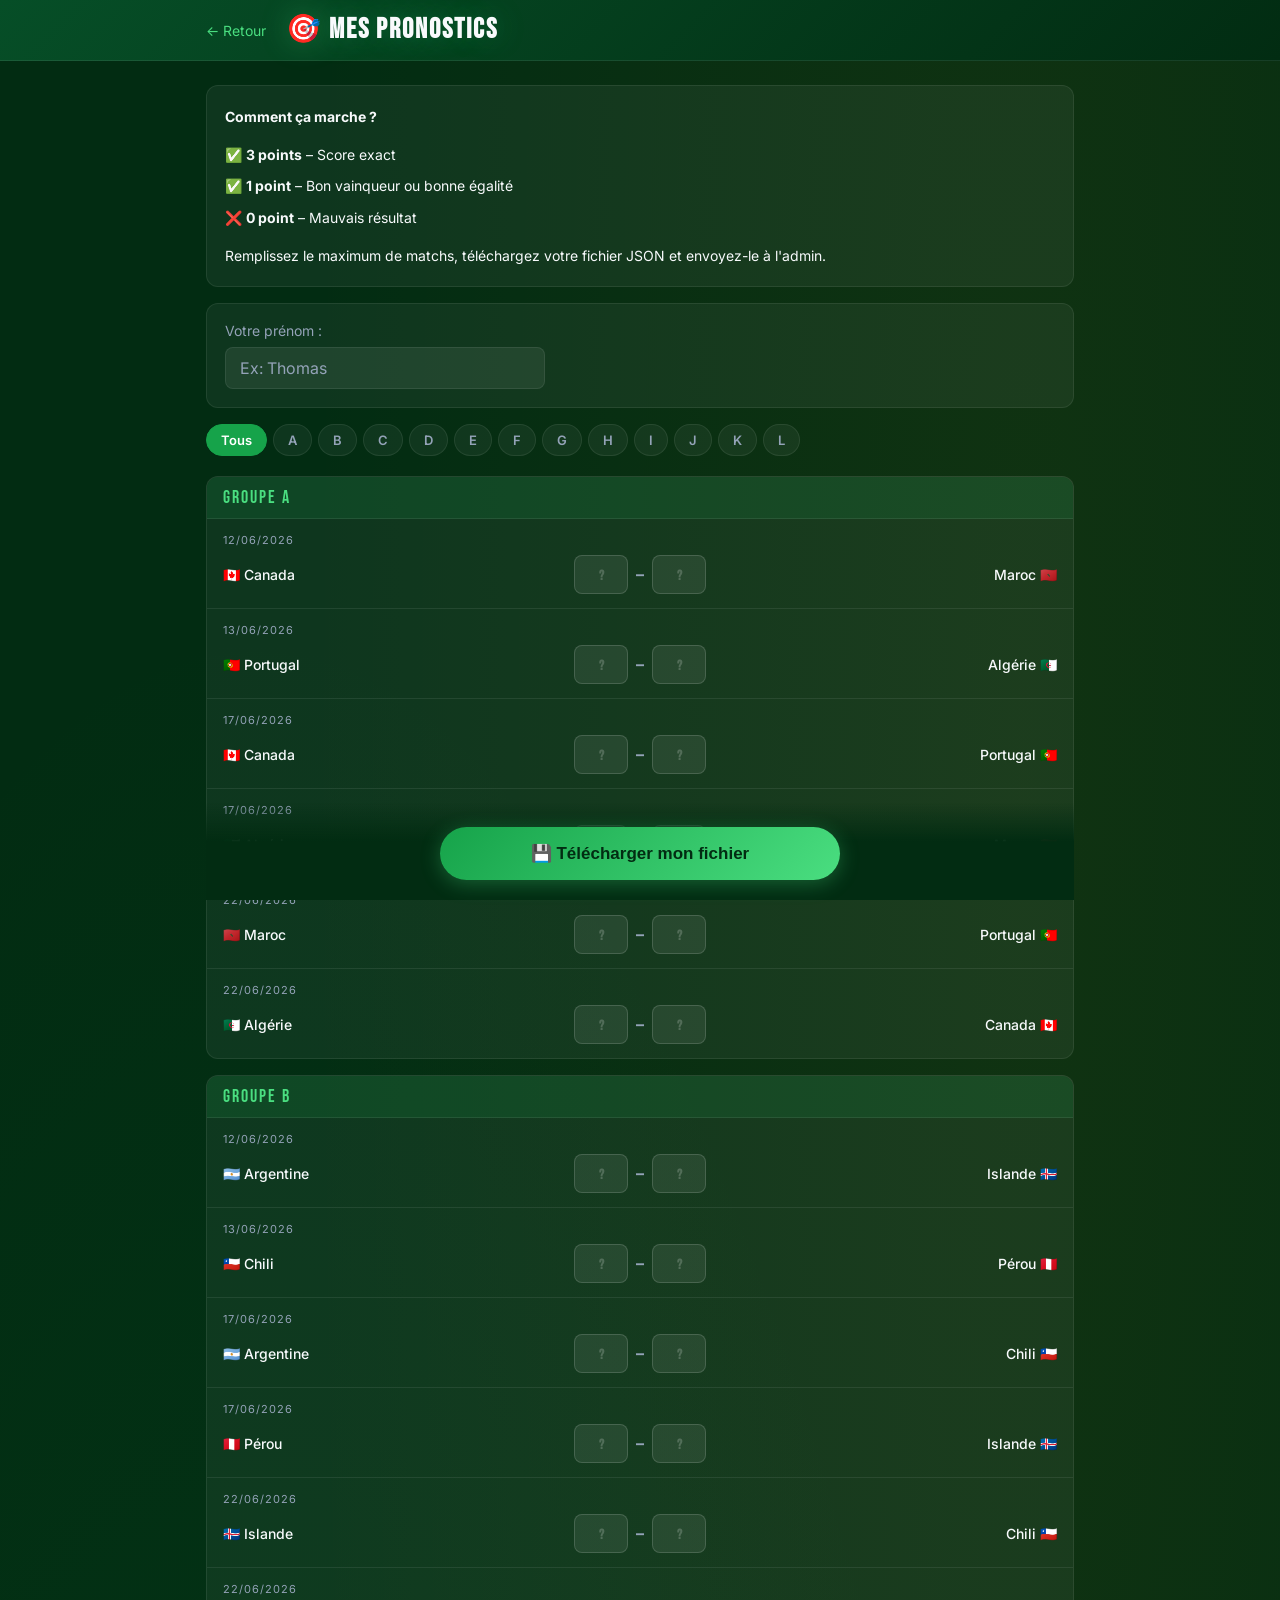
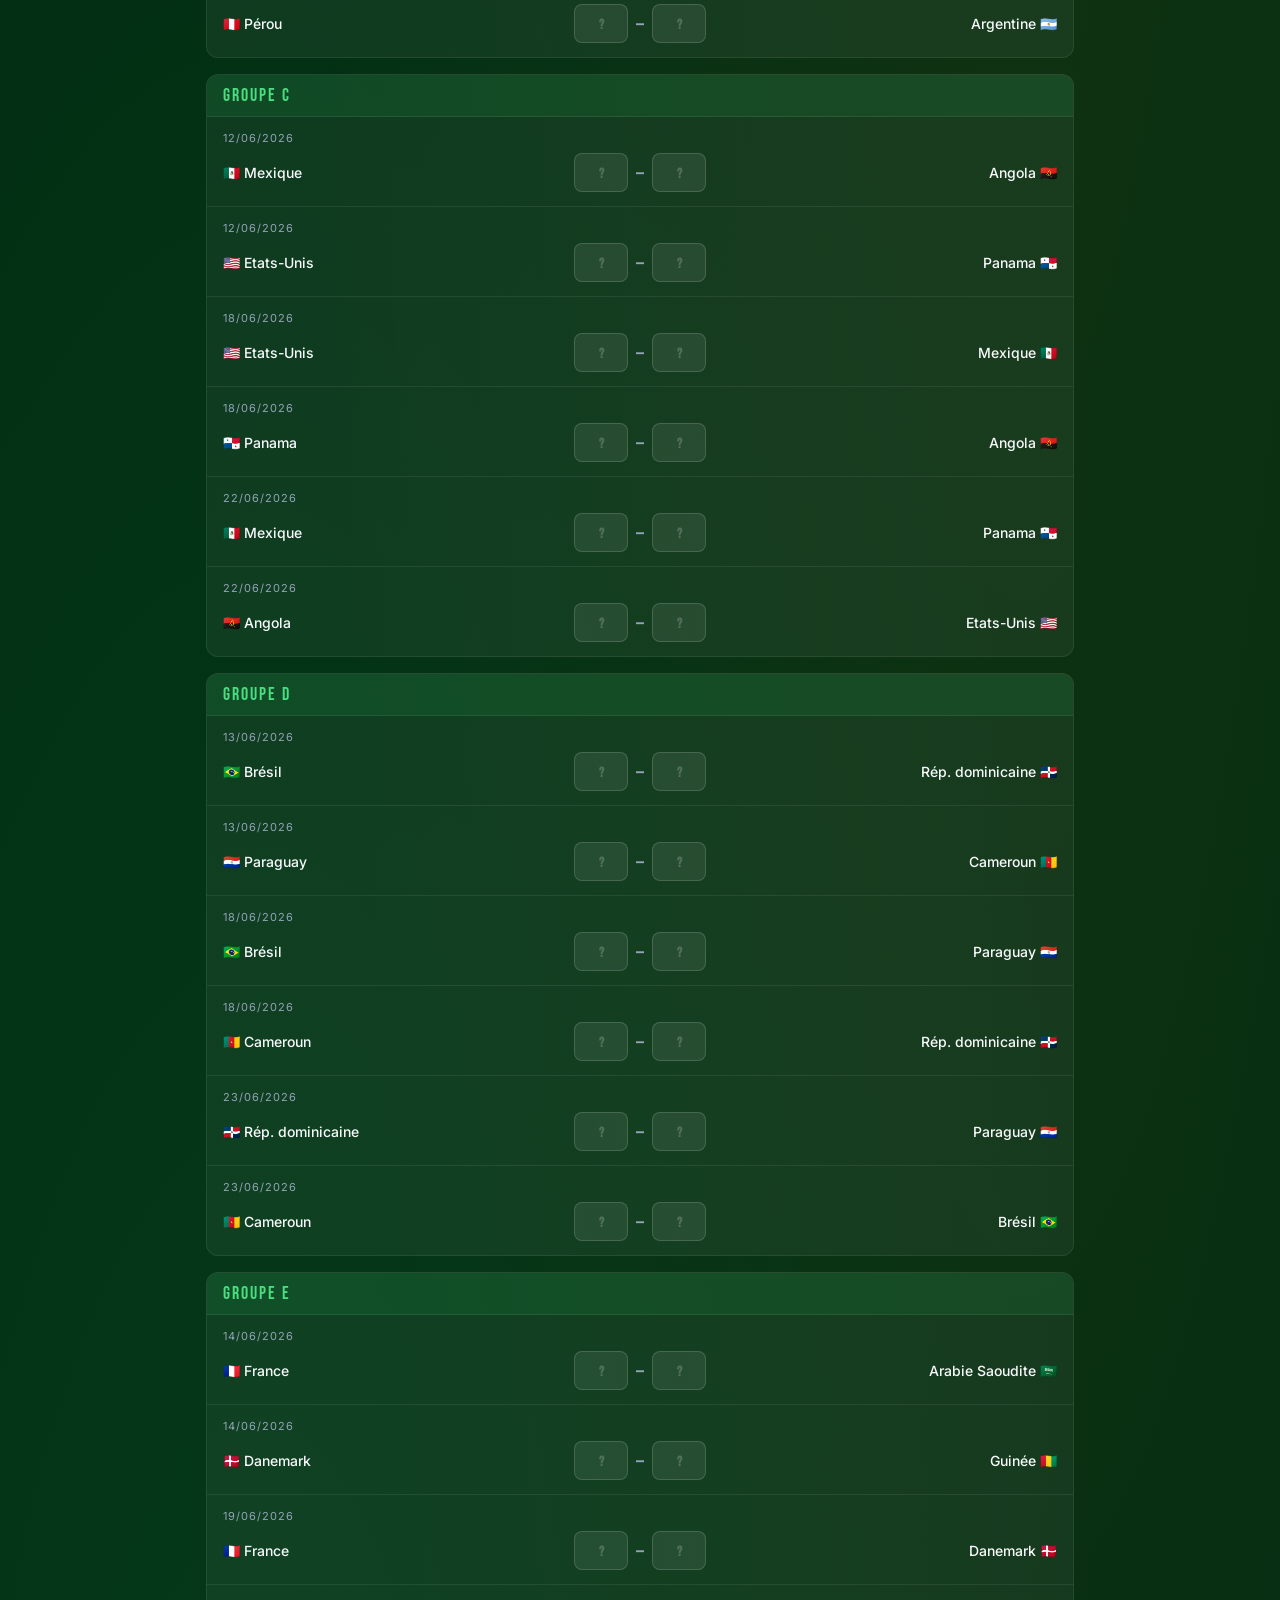
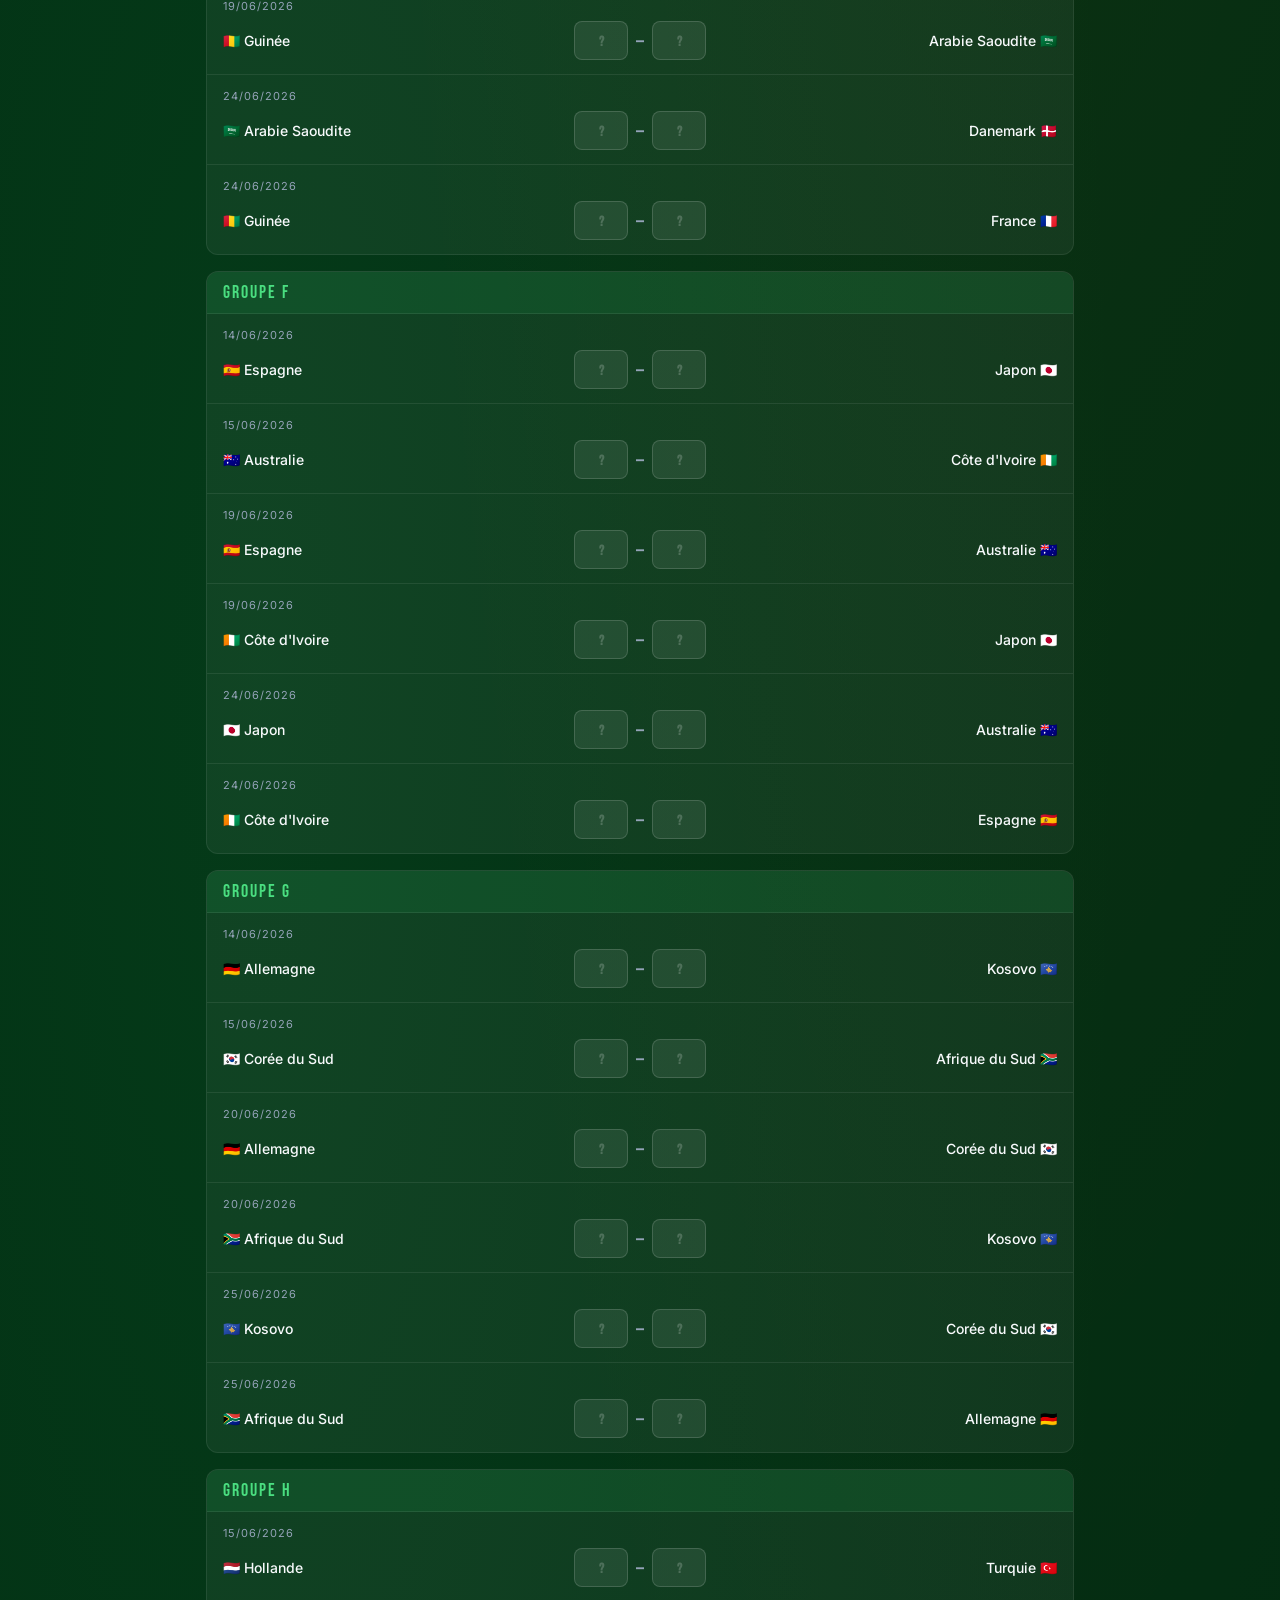
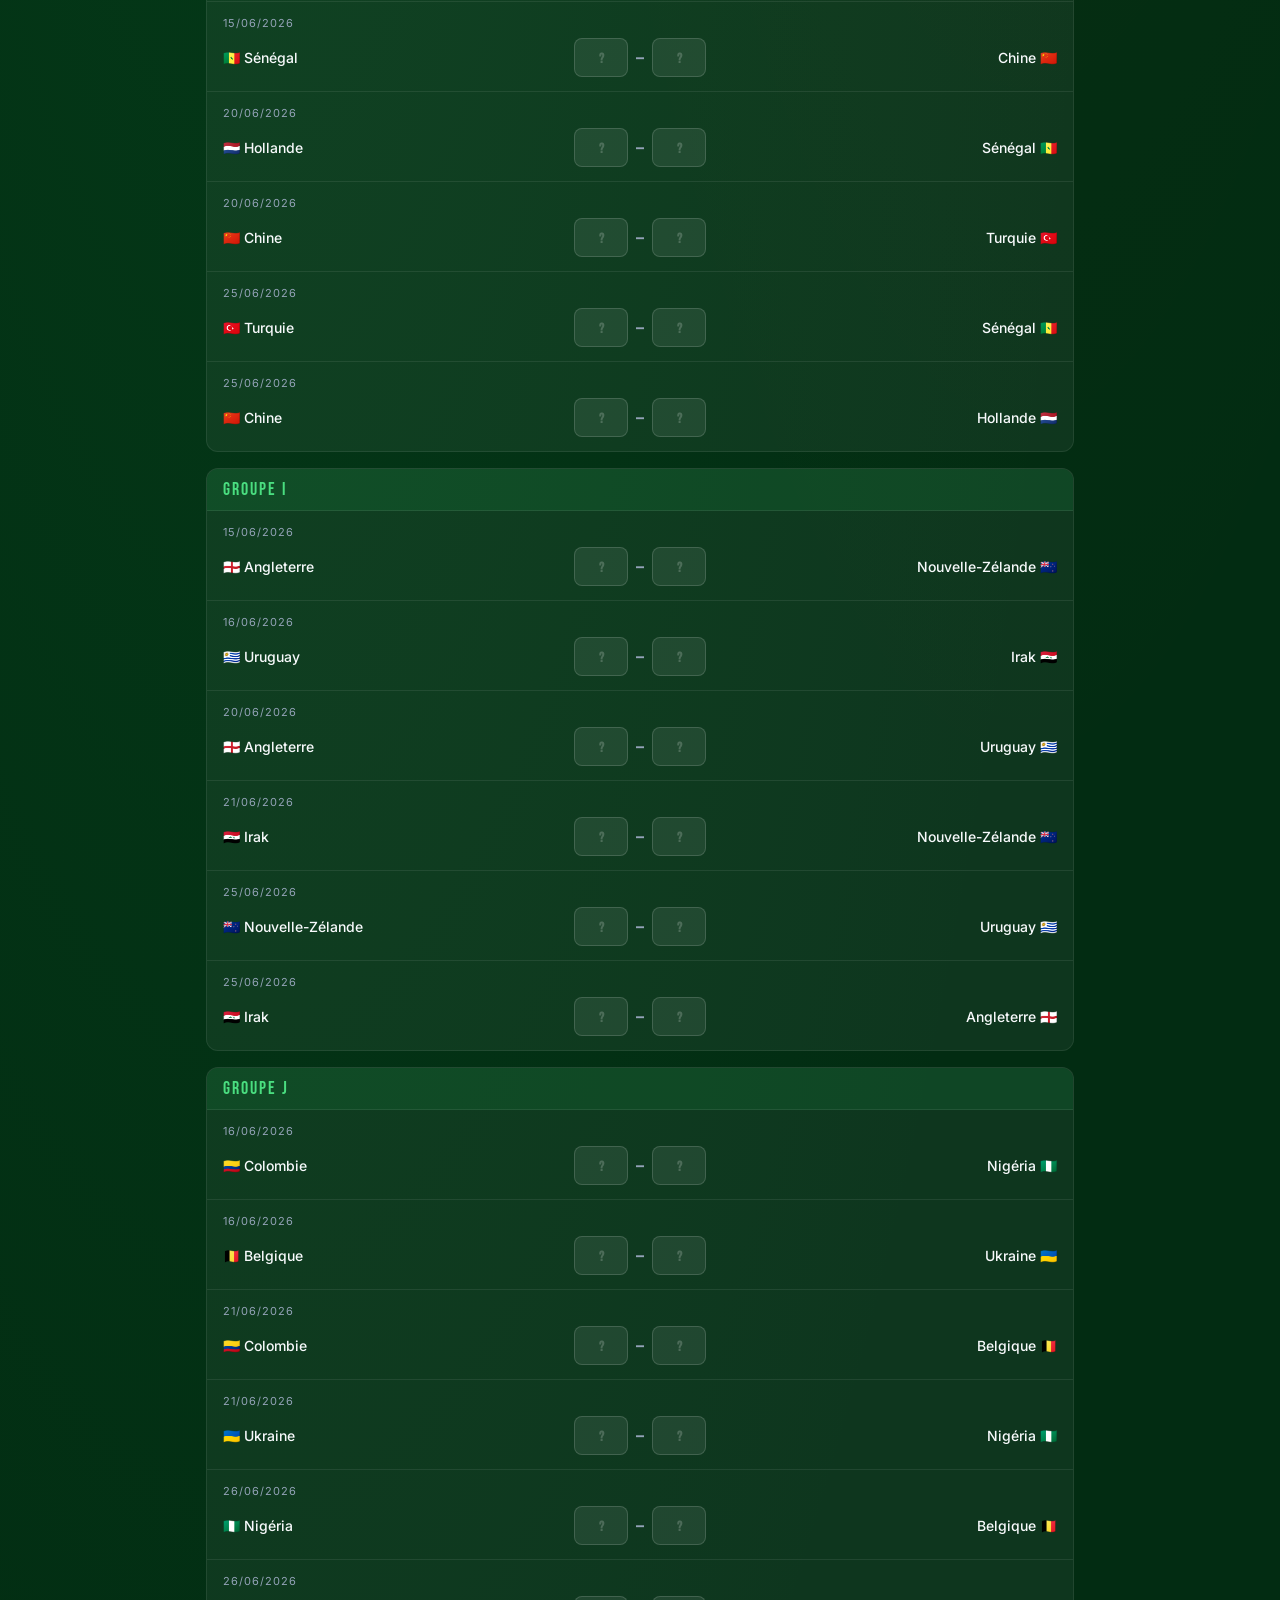
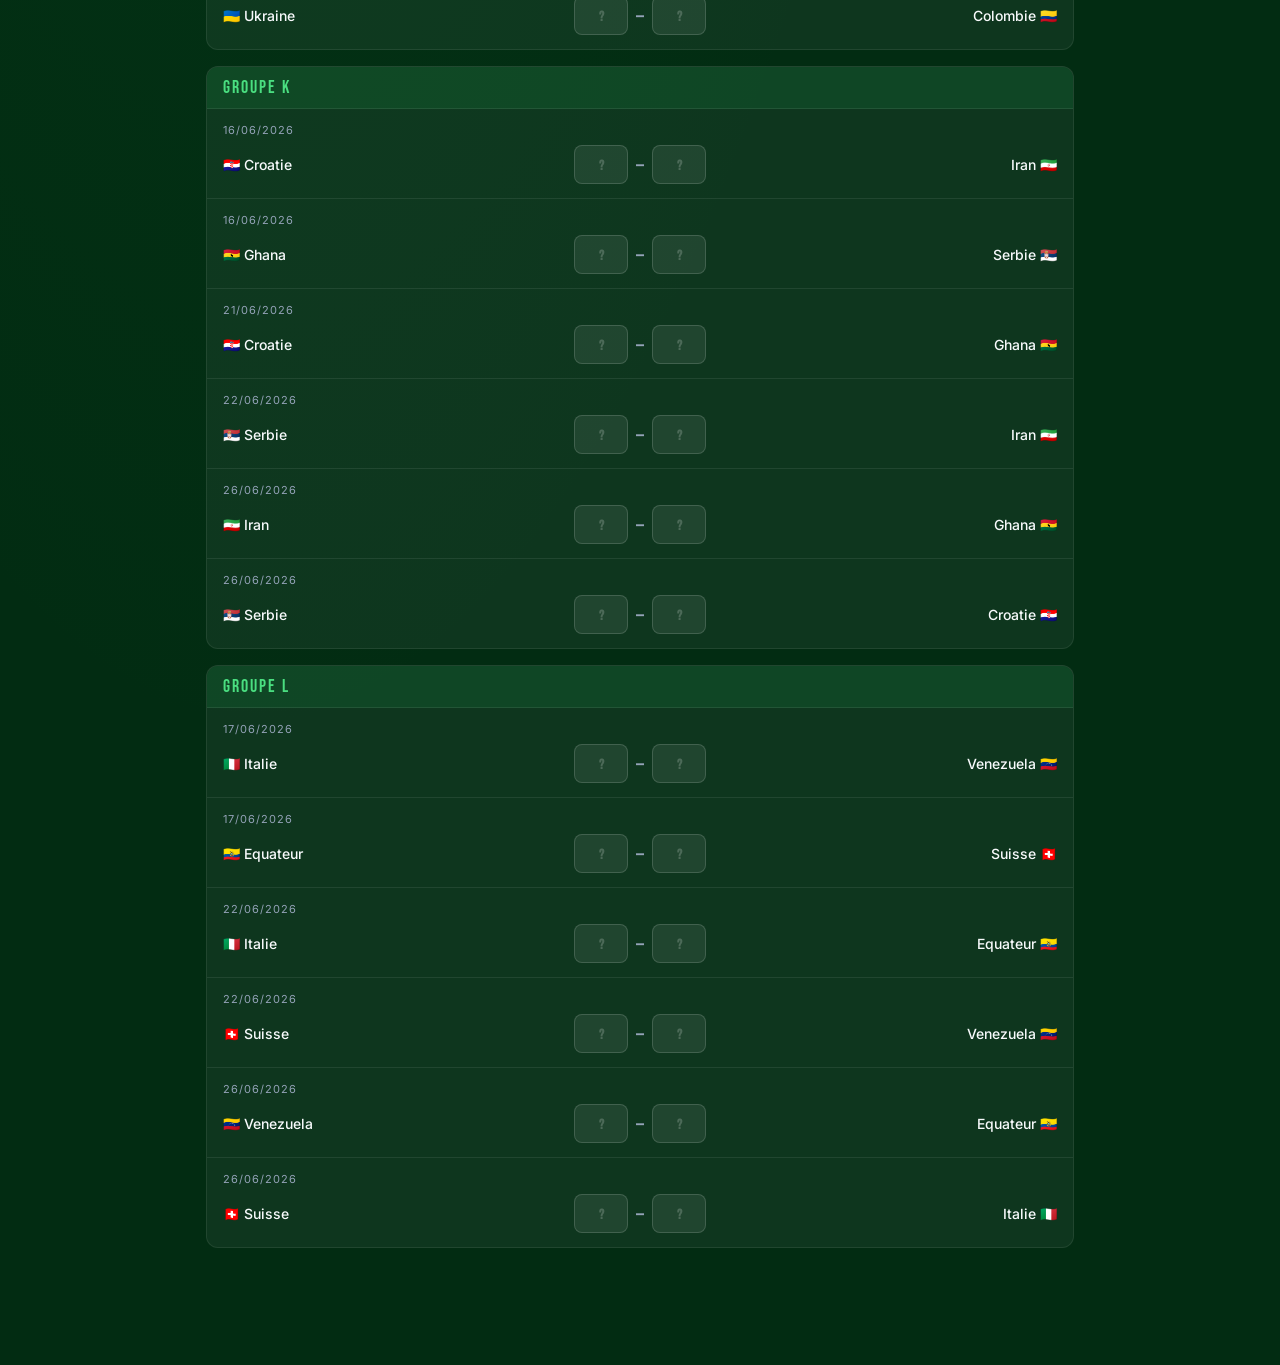
==== bet.html @ 7f9d6fd7 "Add files via upload" ====
<!DOCTYPE html>
<html lang="fr">
<head>
<meta charset="UTF-8">
<meta name="viewport" content="width=device-width, initial-scale=1.0">
<title>🎯 Mes Pronostics – CDM 2026</title>
<link rel="preconnect" href="https://fonts.googleapis.com">
<link rel="preconnect" href="https://fonts.gstatic.com" crossorigin>
<link href="https://fonts.googleapis.com/css2?family=Bebas+Neue&family=Inter:wght@400;500;600;700&display=swap" rel="stylesheet">
<link rel="stylesheet" href="style.css">
</head>
<body>

<header class="page-header">
  <div class="container header-inner">
    <a href="index.html" class="back-link">← Retour</a>
    <h1 class="page-title">🎯 Mes Pronostics</h1>
  </div>
</header>

<main class="container">

  <div class="bet-intro card">
    <p><strong>Comment ça marche ?</strong></p>
    <ul class="rules-list">
      <li>✅ <strong>3 points</strong> – Score exact</li>
      <li>✅ <strong>1 point</strong> – Bon vainqueur ou bonne égalité</li>
      <li>❌ <strong>0 point</strong> – Mauvais résultat</li>
    </ul>
    <p>Remplissez le maximum de matchs, téléchargez votre fichier JSON et envoyez-le à l'admin.</p>
  </div>

  <div class="name-block card">
    <label for="playerName">Votre prénom :</label>
    <input type="text" id="playerName" placeholder="Ex: Thomas" class="input-field input-name">
  </div>

  <div class="group-filter-bar" id="groupFilter"></div>

  <div id="betForm"></div>

  <div class="sticky-footer">
    <button onclick="exportJSON()" class="btn-primary btn-big">💾 Télécharger mon fichier</button>
  </div>

</main>

<script src="matches.js"></script>
<script>

// ---- Group filter ----
const groups = [...new Set(matches.map(m => m.group))];
let activeGroup = "all";

function buildFilter() {
  const bar = document.getElementById("groupFilter");
  let html = `<button class="filter-btn active" onclick="filterGroup('all', this)">Tous</button>`;
  groups.forEach(g => {
    const letter = g.replace("Groupe ", "");
    html += `<button class="filter-btn" onclick="filterGroup('${g}', this)">${letter}</button>`;
  });
  bar.innerHTML = html;
}

function filterGroup(g, el) {
  activeGroup = g;
  document.querySelectorAll(".filter-btn").forEach(b => b.classList.remove("active"));
  el.classList.add("active");
  renderForm();
}

// ---- Form render ----
function renderForm() {
  const div = document.getElementById("betForm");
  const filtered = activeGroup === "all" ? matches : matches.filter(m => m.group === activeGroup);

  let byGroup = {};
  filtered.forEach(m => {
    if (!byGroup[m.group]) byGroup[m.group] = [];
    byGroup[m.group].push(m);
  });

  let html = "";
  for (const g in byGroup) {
    html += `<div class="group-block">
      <div class="group-header">${g}</div>`;
    byGroup[g].forEach(m => {
      const saved1 = getSaved(m.id, 1);
      const saved2 = getSaved(m.id, 2);
      html += `
      <div class="match-bet-card" id="card-${m.id}">
        <div class="match-date">${m.date}</div>
        <div class="match-bet-row">
          <span class="team-name team-left">${m.flag1} ${m.team1}</span>
          <div class="score-inputs">
            <input type="number" min="0" max="20" id="b1-${m.id}" value="${saved1}"
              placeholder="?" oninput="autoSave(${m.id})" class="score-input">
            <span class="vs-sep">–</span>
            <input type="number" min="0" max="20" id="b2-${m.id}" value="${saved2}"
              placeholder="?" oninput="autoSave(${m.id})" class="score-input">
          </div>
          <span class="team-name team-right">${m.team2} ${m.flag2}</span>
        </div>
      </div>`;
    });
    html += `</div>`;
  }
  div.innerHTML = html;
}

// ---- Auto-save to sessionStorage ----
function autoSave(id) {
  const v1 = document.getElementById(`b1-${id}`).value;
  const v2 = document.getElementById(`b2-${id}`).value;
  if (v1 !== "") sessionStorage.setItem(`b1-${id}`, v1);
  if (v2 !== "") sessionStorage.setItem(`b2-${id}`, v2);
  highlightCard(id, v1, v2);
}

function getSaved(id, n) {
  return sessionStorage.getItem(`b${n}-${id}`) ?? "";
}

function highlightCard(id, v1, v2) {
  const card = document.getElementById(`card-${id}`);
  if (!card) return;
  if (v1 !== "" && v2 !== "") {
    card.classList.add("filled");
  } else {
    card.classList.remove("filled");
  }
}

// ---- Export ----
function exportJSON() {
  const name = document.getElementById("playerName").value.trim();
  if (!name) {
    alert("Merci d'entrer votre prénom !");
    document.getElementById("playerName").focus();
    return;
  }

  let bets = {};
  let count = 0;
  matches.forEach(m => {
    const b1 = document.getElementById(`b1-${m.id}`)?.value;
    const b2 = document.getElementById(`b2-${m.id}`)?.value;
    if (b1 !== "" && b1 !== undefined) {
      bets[m.id] = { bet1: parseInt(b1), bet2: parseInt(b2 ?? 0) };
      count++;
    }
  });

  if (count === 0) {
    alert("Vous n'avez rempli aucun pronostic !");
    return;
  }

  const data = { name, bets };
  const blob = new Blob([JSON.stringify(data, null, 2)], { type: "application/json" });
  const a = document.createElement("a");
  a.href = URL.createObjectURL(blob);
  a.download = name + "_cdm2026.json";
  a.click();

  alert(`✅ ${count} pronostic(s) exporté(s) pour ${name} !`);
}

buildFilter();
renderForm();

// Restore highlights after render
matches.forEach(m => {
  const v1 = getSaved(m.id, 1);
  const v2 = getSaved(m.id, 2);
  if (v1 !== "" && v2 !== "") highlightCard(m.id, v1, v2);
});

</script>
</body>
</html>
---- style.css ----
/* ========================================
   CDM 2026 – Styles
   ======================================== */

:root {
  --green-deep: #022c12;
  --green-mid: #064e27;
  --green-bright: #16a34a;
  --green-accent: #4ade80;
  --gold: #f59e0b;
  --gold-light: #fbbf24;
  --silver: #94a3b8;
  --bronze: #b45309;
  --white: #f8fafc;
  --text-muted: #94a3b8;
  --card-bg: rgba(255,255,255,0.05);
  --card-border: rgba(255,255,255,0.08);
  --radius: 12px;
  --radius-sm: 8px;
}

* { box-sizing: border-box; margin: 0; padding: 0; }

body {
  font-family: 'Inter', sans-serif;
  background: var(--green-deep);
  color: var(--white);
  min-height: 100vh;
  background-image:
    radial-gradient(ellipse at 20% 50%, rgba(22,163,74,0.12) 0%, transparent 60%),
    radial-gradient(ellipse at 80% 10%, rgba(245,158,11,0.06) 0%, transparent 50%);
}

/* ---- HERO ---- */
.hero {
  position: relative;
  overflow: hidden;
  text-align: center;
  padding: 60px 20px 50px;
  background: linear-gradient(180deg, rgba(6,78,39,0.9) 0%, var(--green-deep) 100%);
}

.hero-bg {
  position: absolute;
  inset: 0;
  background-image:
    repeating-linear-gradient(
      0deg,
      transparent,
      transparent 48px,
      rgba(22,163,74,0.04) 48px,
      rgba(22,163,74,0.04) 50px
    ),
    repeating-linear-gradient(
      90deg,
      transparent,
      transparent 48px,
      rgba(22,163,74,0.04) 48px,
      rgba(22,163,74,0.04) 50px
    );
  pointer-events: none;
}

.hero-content { position: relative; z-index: 1; }

.trophy {
  font-size: 64px;
  display: block;
  margin-bottom: 12px;
  filter: drop-shadow(0 0 20px rgba(245,158,11,0.5));
  animation: float 3s ease-in-out infinite;
}

@keyframes float {
  0%, 100% { transform: translateY(0); }
  50% { transform: translateY(-8px); }
}

h1 {
  font-family: 'Bebas Neue', sans-serif;
  font-size: clamp(36px, 8vw, 72px);
  letter-spacing: 4px;
  color: var(--white);
  text-shadow: 0 0 30px rgba(74,222,128,0.3);
  line-height: 1;
}

.hero-sub {
  font-size: 14px;
  letter-spacing: 3px;
  text-transform: uppercase;
  color: var(--green-accent);
  margin: 12px 0 28px;
}

/* ---- BUTTONS ---- */
.btn-primary {
  display: inline-block;
  background: linear-gradient(135deg, var(--green-bright), var(--green-accent));
  color: var(--green-deep);
  font-weight: 700;
  font-size: 15px;
  padding: 14px 32px;
  border-radius: 50px;
  border: none;
  cursor: pointer;
  text-decoration: none;
  transition: transform 0.2s, box-shadow 0.2s;
  box-shadow: 0 4px 20px rgba(74,222,128,0.3);
}
.btn-primary:hover { transform: translateY(-2px); box-shadow: 0 8px 30px rgba(74,222,128,0.4); }
.btn-primary.btn-big { font-size: 17px; padding: 16px 40px; width: 100%; max-width: 400px; }

.btn-secondary {
  background: var(--card-bg);
  border: 1px solid var(--card-border);
  color: var(--white);
  padding: 10px 18px;
  border-radius: var(--radius-sm);
  cursor: pointer;
  font-size: 14px;
  transition: background 0.2s;
}
.btn-secondary:hover { background: rgba(255,255,255,0.1); }

.btn-danger {
  background: rgba(220,38,38,0.15);
  border: 1px solid rgba(220,38,38,0.3);
  color: #fca5a5;
  padding: 10px 18px;
  border-radius: var(--radius-sm);
  cursor: pointer;
  font-size: 14px;
  transition: background 0.2s;
}
.btn-danger:hover { background: rgba(220,38,38,0.25); }

.btn-save {
  background: var(--green-bright);
  border: none;
  color: white;
  padding: 6px 12px;
  border-radius: 6px;
  cursor: pointer;
  font-size: 13px;
}

/* ---- CONTAINER ---- */
.container { max-width: 900px; margin: 0 auto; padding: 0 16px; }

/* ---- SECTIONS ---- */
.section { padding: 40px 0; border-top: 1px solid var(--card-border); }
.section:first-child { border-top: none; }

.section-title {
  font-family: 'Bebas Neue', sans-serif;
  font-size: 28px;
  letter-spacing: 2px;
  margin-bottom: 20px;
  color: var(--white);
}

/* ---- RANKING ---- */
.ranking-list { display: flex; flex-direction: column; gap: 8px; }

.rank-card {
  display: flex;
  align-items: center;
  gap: 12px;
  padding: 14px 18px;
  background: var(--card-bg);
  border: 1px solid var(--card-border);
  border-radius: var(--radius);
  transition: background 0.2s;
}
.rank-card:hover { background: rgba(255,255,255,0.07); }

.rank-top { border-color: transparent; }
.rank-1 { background: linear-gradient(135deg, rgba(245,158,11,0.15), rgba(251,191,36,0.08)); border-color: rgba(245,158,11,0.3); }
.rank-2 { background: linear-gradient(135deg, rgba(148,163,184,0.12), rgba(148,163,184,0.05)); border-color: rgba(148,163,184,0.25); }
.rank-3 { background: linear-gradient(135deg, rgba(180,83,9,0.15), rgba(180,83,9,0.06)); border-color: rgba(180,83,9,0.3); }

.rank-pos { font-size: 20px; width: 30px; text-align: center; flex-shrink: 0; }
.rank-name { flex: 1; font-weight: 600; font-size: 16px; }
.rank-stats { display: flex; align-items: center; gap: 14px; }
.rank-exact { color: var(--text-muted); font-size: 13px; }
.rank-score {
  font-family: 'Bebas Neue', sans-serif;
  font-size: 22px;
  color: var(--green-accent);
  letter-spacing: 1px;
  min-width: 60px;
  text-align: right;
}

.empty-state { color: var(--text-muted); font-size: 14px; padding: 20px 0; }

/* ---- ADMIN ---- */
.admin-section {}
.admin-login { display: flex; gap: 10px; flex-wrap: wrap; margin-bottom: 16px; }
.admin-panel { background: var(--card-bg); border: 1px solid var(--card-border); border-radius: var(--radius); padding: 20px; }
.admin-panel h3 { font-size: 14px; text-transform: uppercase; letter-spacing: 1px; color: var(--text-muted); margin-bottom: 12px; }
.admin-row { display: flex; gap: 10px; flex-wrap: wrap; margin-bottom: 10px; align-items: center; }
.admin-msg { font-size: 13px; margin-top: 8px; min-height: 20px; }
.admin-msg.success { color: var(--green-accent); }
.admin-msg.error { color: #fca5a5; }

/* ---- INPUTS ---- */
.input-field {
  background: rgba(255,255,255,0.07);
  border: 1px solid var(--card-border);
  color: var(--white);
  padding: 10px 14px;
  border-radius: var(--radius-sm);
  font-size: 14px;
  font-family: 'Inter', sans-serif;
  outline: none;
  transition: border-color 0.2s;
}
.input-field:focus { border-color: var(--green-bright); }
.input-field::placeholder { color: var(--text-muted); }

/* ---- FILTER BAR ---- */
.filter-bar, .group-filter-bar {
  display: flex;
  flex-wrap: wrap;
  gap: 6px;
  margin-bottom: 20px;
}

.filter-btn {
  background: var(--card-bg);
  border: 1px solid var(--card-border);
  color: var(--text-muted);
  padding: 7px 14px;
  border-radius: 50px;
  font-size: 13px;
  font-weight: 600;
  cursor: pointer;
  transition: all 0.2s;
  font-family: 'Inter', sans-serif;
}
.filter-btn:hover { border-color: var(--green-bright); color: var(--white); }
.filter-btn.active {
  background: var(--green-bright);
  border-color: var(--green-bright);
  color: white;
}

/* ---- MATCHES ---- */
.group-block {
  background: var(--card-bg);
  border: 1px solid var(--card-border);
  border-radius: var(--radius);
  margin-bottom: 16px;
  overflow: hidden;
}

.group-header {
  background: rgba(22,163,74,0.15);
  border-bottom: 1px solid var(--card-border);
  padding: 10px 16px;
  font-family: 'Bebas Neue', sans-serif;
  font-size: 18px;
  letter-spacing: 2px;
  color: var(--green-accent);
}

.match-list { list-style: none; }

.match-item {
  padding: 12px 16px;
  border-bottom: 1px solid var(--card-border);
  transition: background 0.15s;
}
.match-item:last-child { border-bottom: none; }
.match-item:hover { background: rgba(255,255,255,0.03); }
.match-item.played .match-teams { opacity: 1; }

.match-teams {
  display: flex;
  align-items: center;
  justify-content: space-between;
  gap: 8px;
}

.team {
  font-size: 14px;
  font-weight: 500;
  flex: 1;
}
.team-r { text-align: right; }

.score-badge {
  background: rgba(255,255,255,0.06);
  border: 1px solid var(--card-border);
  border-radius: 6px;
  padding: 4px 12px;
  font-size: 13px;
  font-weight: 600;
  white-space: nowrap;
  color: var(--text-muted);
  flex-shrink: 0;
}
.score-badge.played {
  background: rgba(22,163,74,0.15);
  border-color: rgba(22,163,74,0.3);
  color: var(--green-accent);
  font-family: 'Bebas Neue', sans-serif;
  font-size: 16px;
  letter-spacing: 1px;
}

.score-edit {
  display: flex;
  align-items: center;
  gap: 6px;
  flex-shrink: 0;
}
.score-input-admin {
  width: 50px;
  background: rgba(255,255,255,0.08);
  border: 1px solid var(--card-border);
  color: var(--white);
  padding: 5px 8px;
  border-radius: 6px;
  font-size: 14px;
  text-align: center;
}

/* ---- PAGE HEADER ---- */
.page-header {
  background: linear-gradient(135deg, var(--green-mid), var(--green-deep));
  border-bottom: 1px solid var(--card-border);
  padding: 16px 0;
}
.header-inner { display: flex; align-items: center; gap: 20px; }
.back-link { color: var(--green-accent); text-decoration: none; font-size: 14px; }
.back-link:hover { color: var(--white); }
.page-title { font-family: 'Bebas Neue', sans-serif; font-size: 28px; letter-spacing: 2px; }

/* ---- BET PAGE ---- */
.card {
  background: var(--card-bg);
  border: 1px solid var(--card-border);
  border-radius: var(--radius);
  padding: 18px;
  margin-bottom: 16px;
}

.bet-intro { margin-top: 24px; font-size: 14px; line-height: 1.8; }
.rules-list { list-style: none; margin: 10px 0; }
.rules-list li { padding: 3px 0; }

.name-block label { font-size: 14px; color: var(--text-muted); display: block; margin-bottom: 8px; }
.input-name { width: 100%; max-width: 320px; font-size: 16px; }

/* Match bet card */
.match-bet-card {
  padding: 14px 16px;
  border-bottom: 1px solid var(--card-border);
  transition: background 0.15s;
}
.match-bet-card:last-child { border-bottom: none; }
.match-bet-card.filled { background: rgba(22,163,74,0.07); }

.match-date { font-size: 11px; color: var(--text-muted); text-transform: uppercase; letter-spacing: 1px; margin-bottom: 8px; }

.match-bet-row {
  display: flex;
  align-items: center;
  justify-content: space-between;
  gap: 10px;
}
.team-name { flex: 1; font-size: 14px; font-weight: 500; }
.team-right { text-align: right; }

.score-inputs {
  display: flex;
  align-items: center;
  gap: 8px;
  flex-shrink: 0;
}

.score-input {
  width: 54px;
  background: rgba(255,255,255,0.08);
  border: 1px solid rgba(255,255,255,0.15);
  color: var(--white);
  padding: 8px;
  border-radius: 8px;
  font-size: 18px;
  font-weight: 700;
  text-align: center;
  font-family: 'Bebas Neue', sans-serif;
  outline: none;
  transition: border-color 0.2s;
}
.score-input:focus { border-color: var(--green-accent); background: rgba(74,222,128,0.1); }
.score-input::placeholder { color: rgba(255,255,255,0.2); font-size: 14px; }
/* Hide number spinners */
.score-input::-webkit-outer-spin-button,
.score-input::-webkit-inner-spin-button { -webkit-appearance: none; }

.vs-sep { color: var(--text-muted); font-weight: 700; font-size: 16px; }

/* ---- STICKY FOOTER ---- */
.sticky-footer {
  position: sticky;
  bottom: 0;
  background: linear-gradient(0deg, var(--green-deep) 60%, transparent);
  padding: 24px 0 20px;
  text-align: center;
  margin-top: 20px;
}

/* ---- FOOTER ---- */
.footer {
  text-align: center;
  padding: 30px 20px;
  color: var(--text-muted);
  font-size: 13px;
  border-top: 1px solid var(--card-border);
  margin-top: 20px;
}

/* ---- RESPONSIVE ---- */
@media (max-width: 600px) {
  .team-name { font-size: 12px; }
  .match-bet-row { gap: 6px; }
  .score-input { width: 46px; font-size: 16px; padding: 7px 4px; }
  .rank-stats { gap: 8px; }
  .rank-score { font-size: 18px; min-width: 50px; }
  .match-teams { flex-wrap: nowrap; }
  .team { font-size: 12px; }
  .score-badge { font-size: 11px; padding: 3px 8px; }
}

/* ---- ADMIN GITHUB ---- */
.admin-login-grid {
  display: grid;
  grid-template-columns: 1fr 1fr;
  gap: 10px;
  margin-bottom: 10px;
}
@media (max-width: 600px) {
  .admin-login-grid { grid-template-columns: 1fr; }
}

.admin-help {
  font-size: 12px;
  color: var(--text-muted);
  margin-top: 6px;
}
.link { color: var(--green-accent); text-decoration: none; }
.link:hover { text-decoration: underline; }
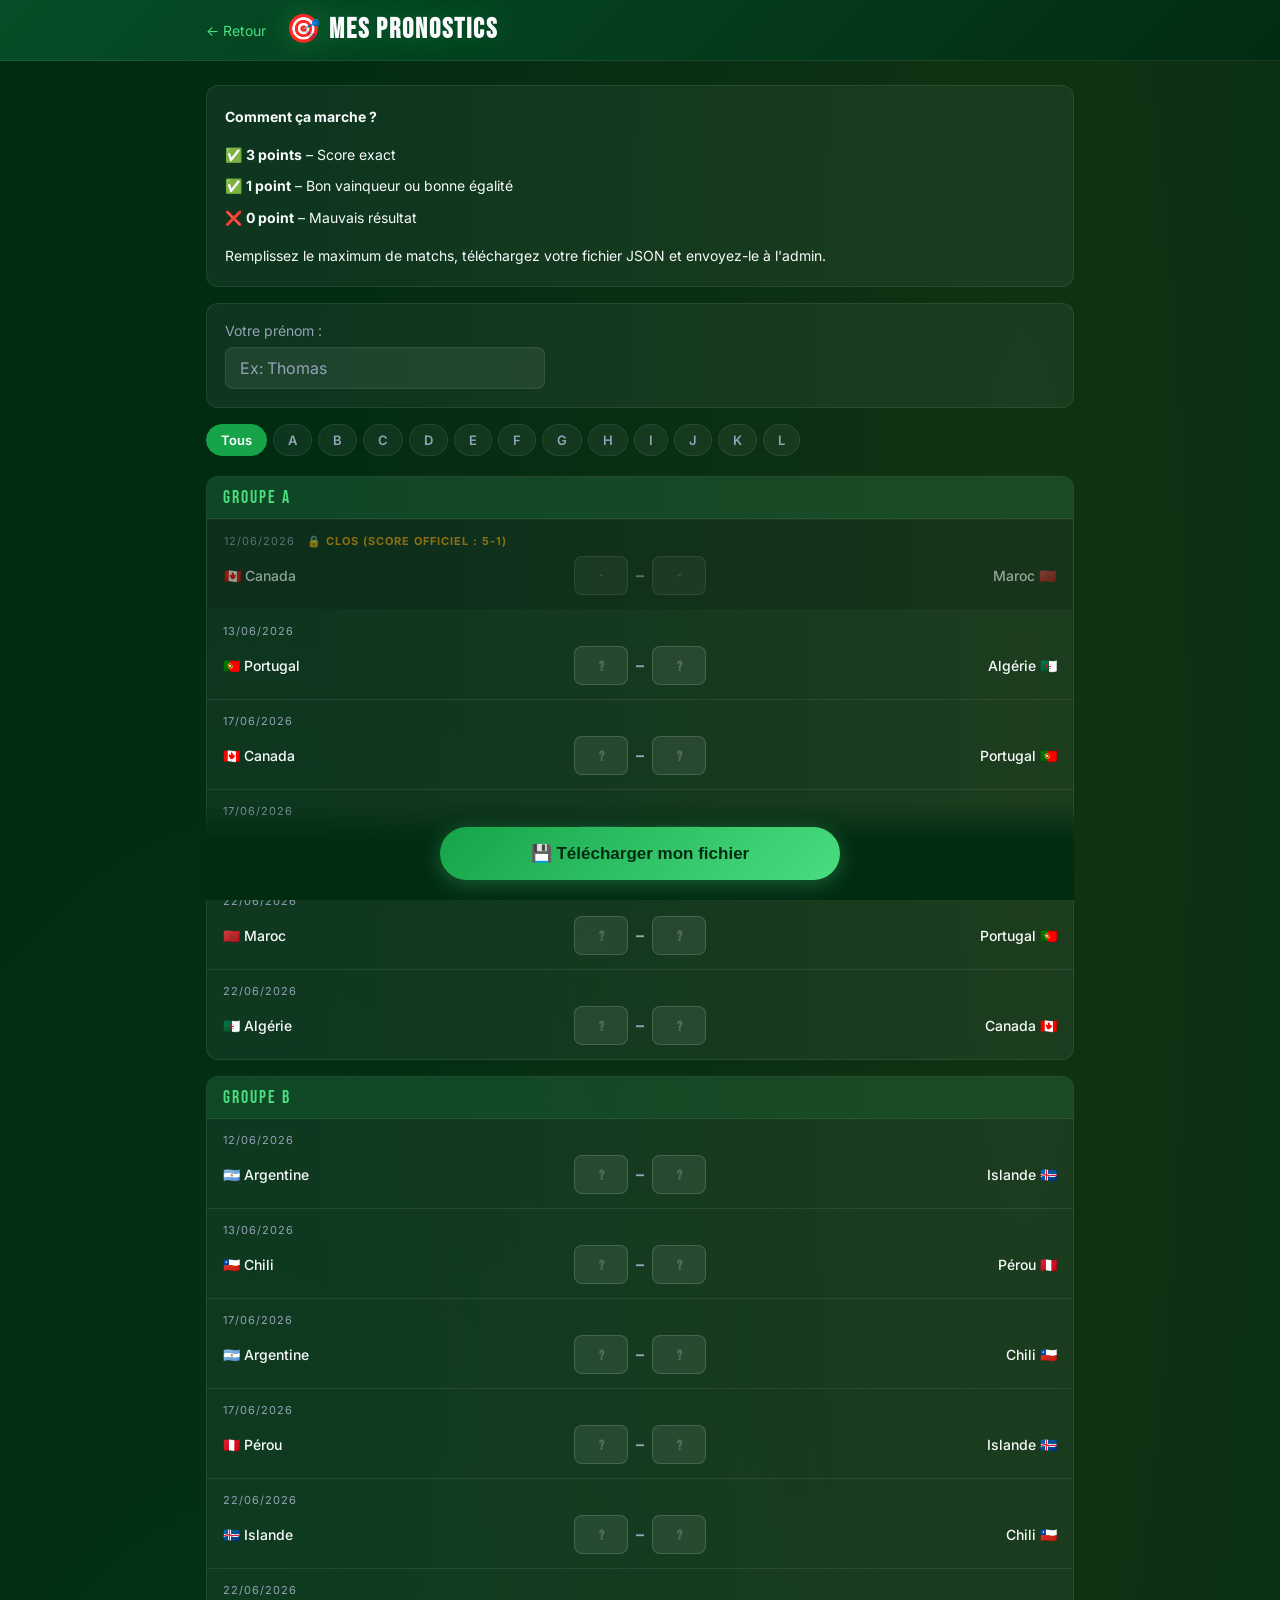
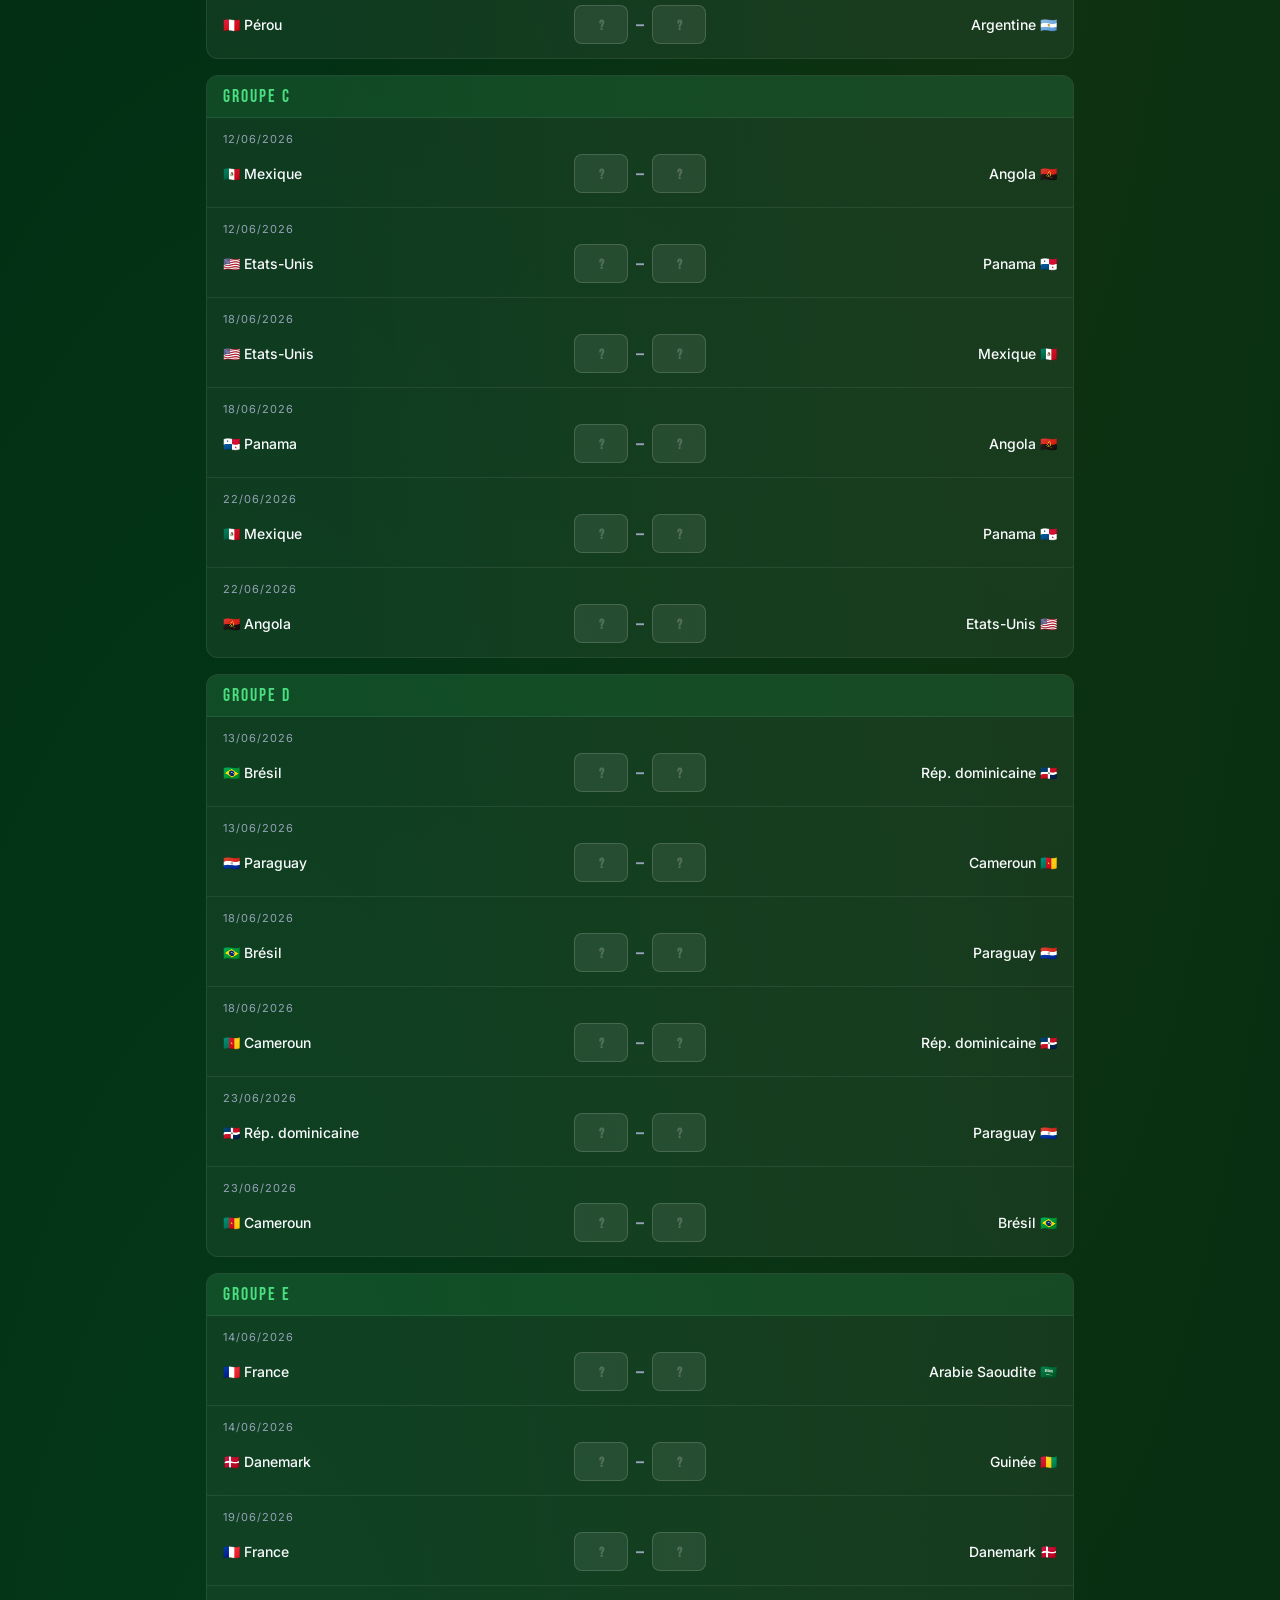
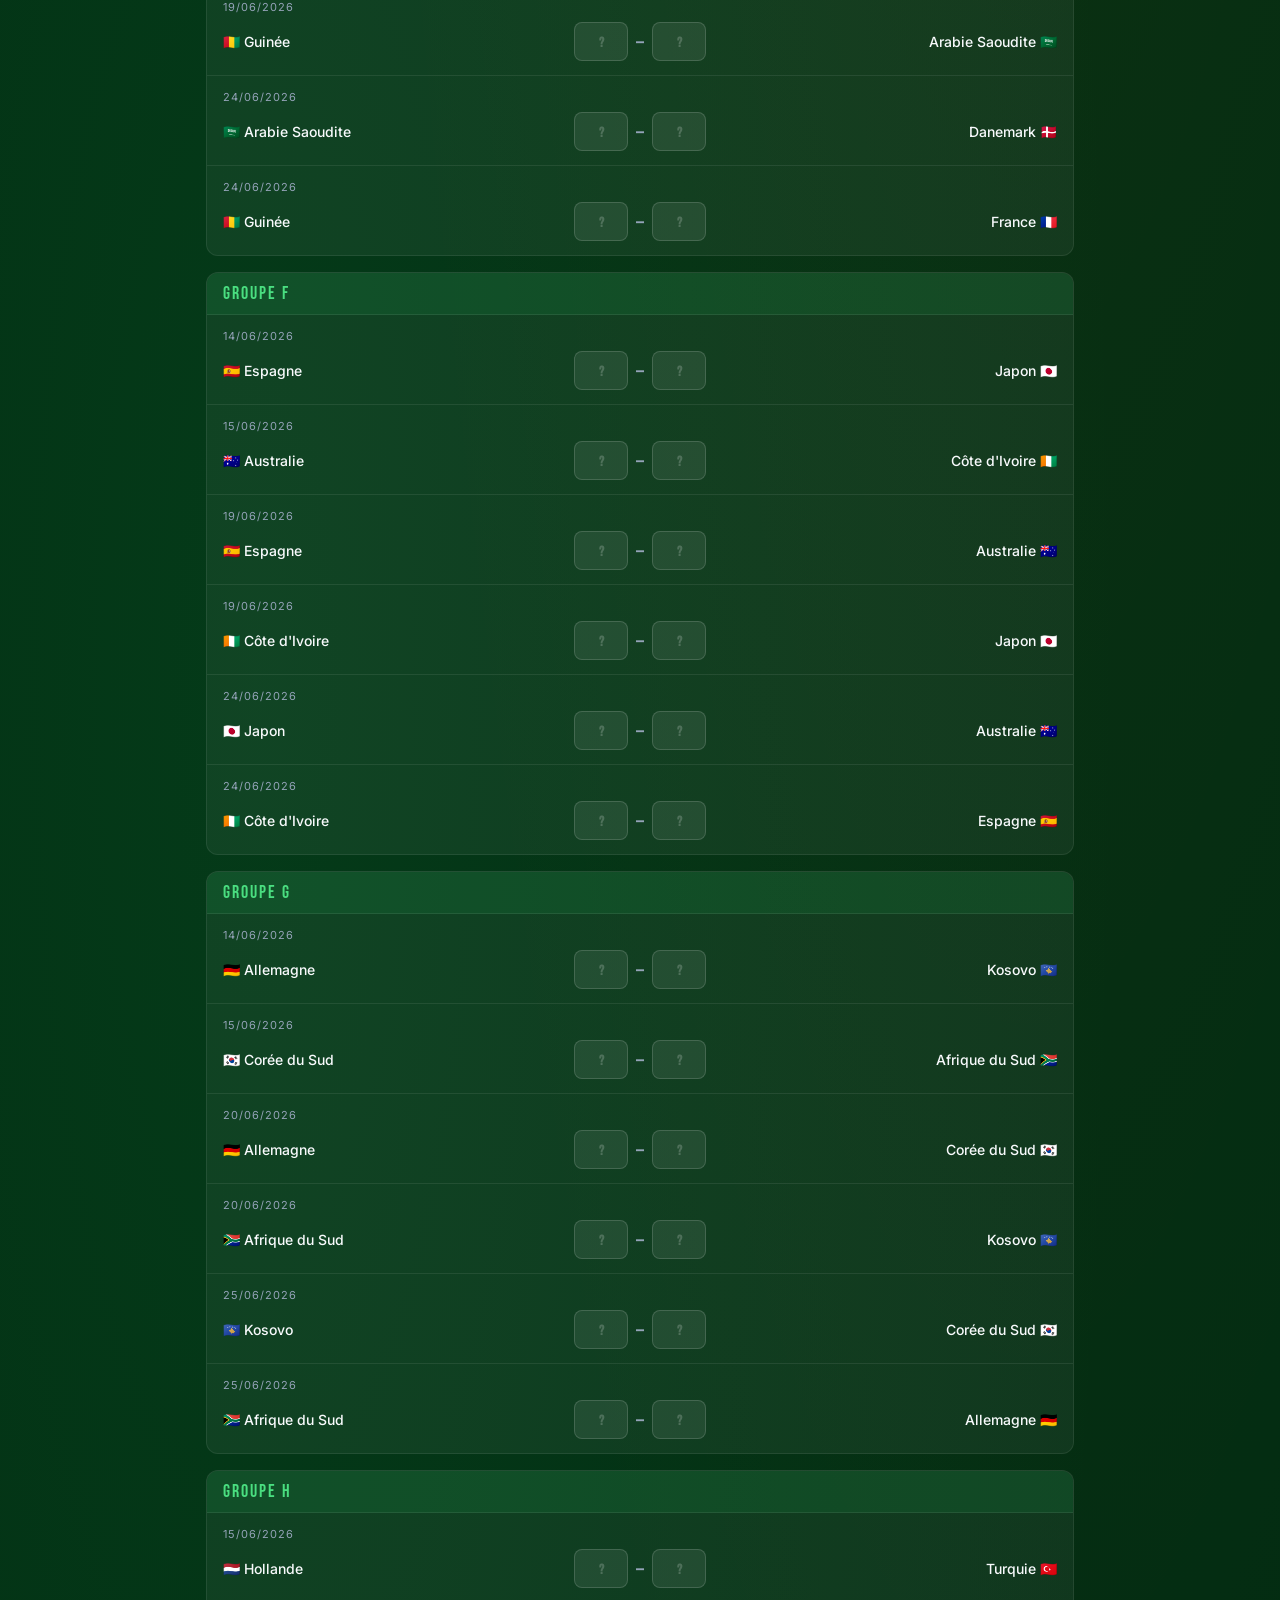
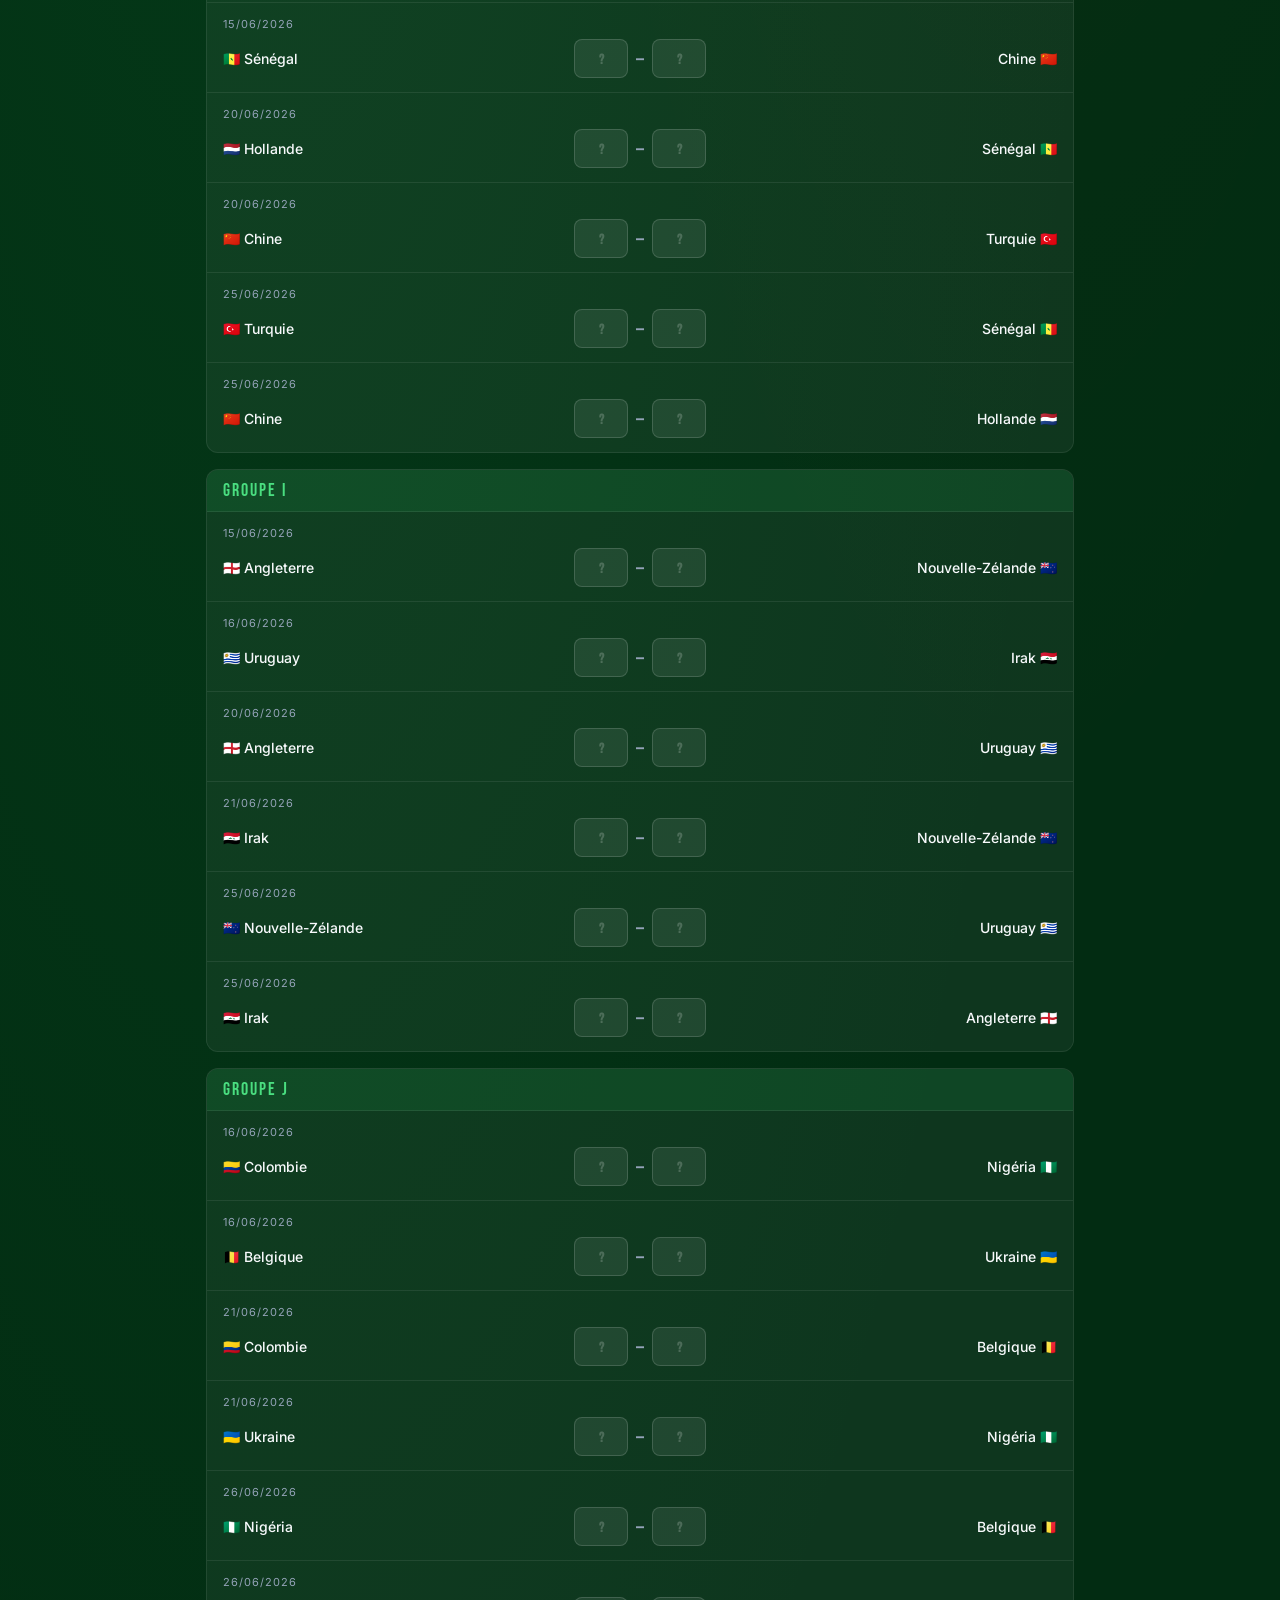
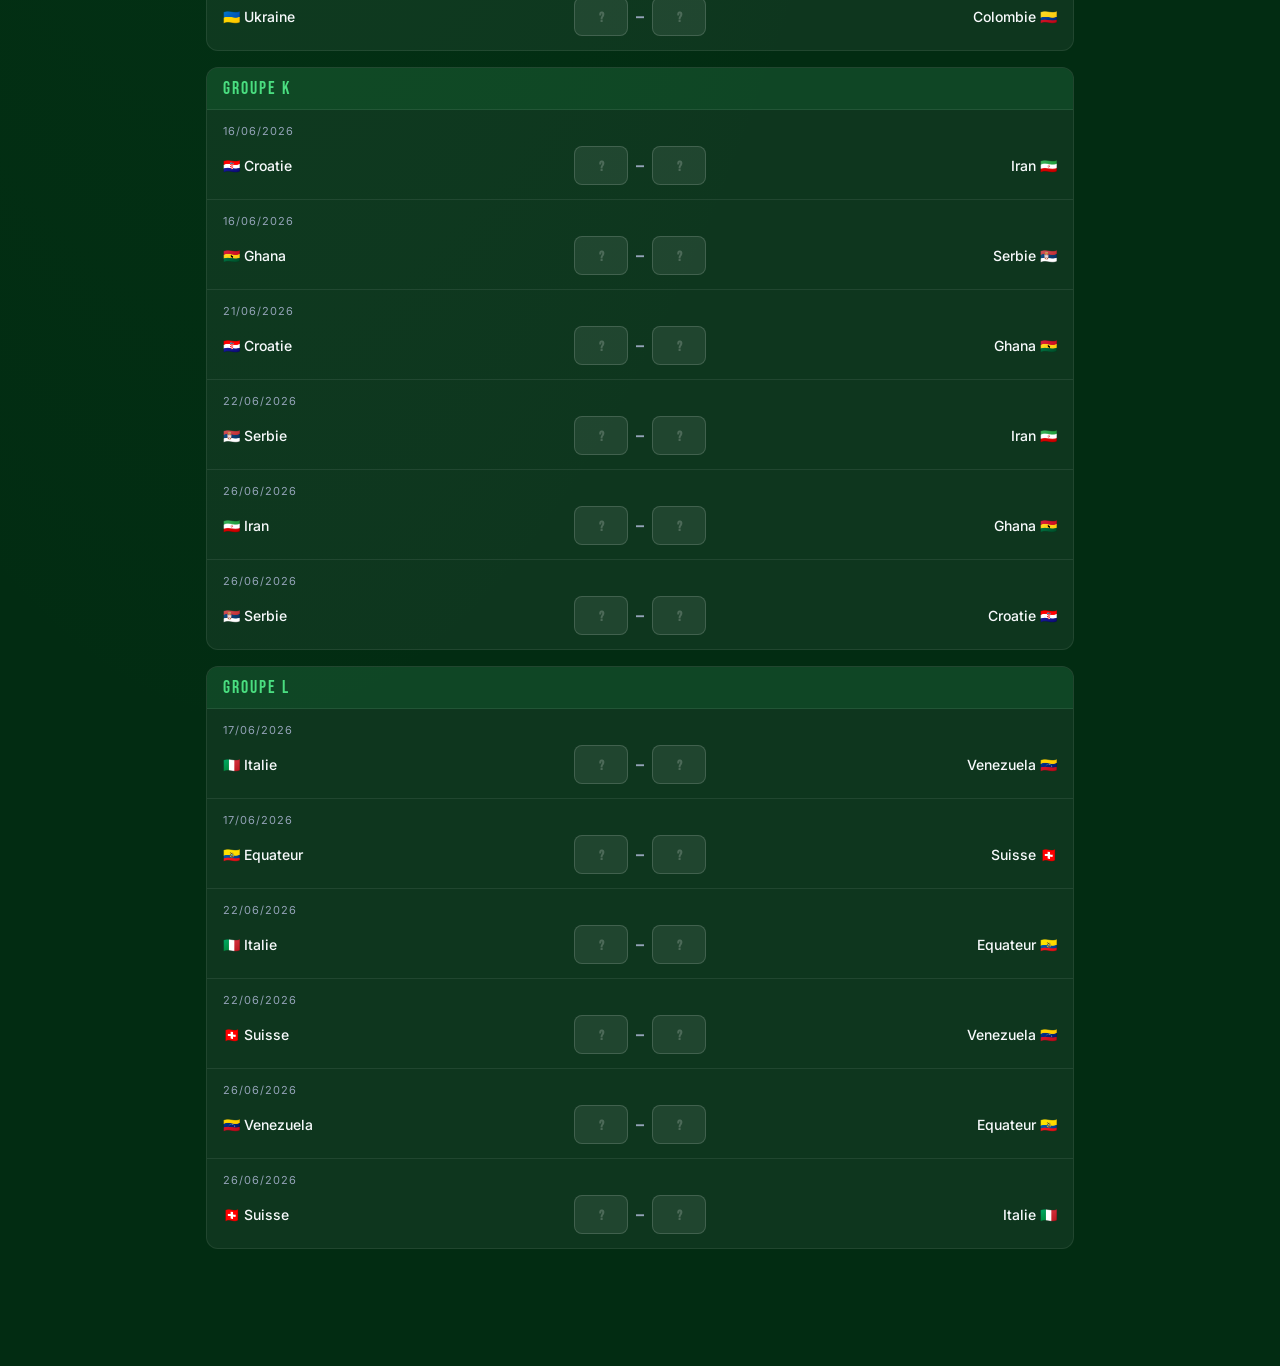
==== commit 79c90ebe: "Update bet.html" ====
--- a/bet.html
+++ b/bet.html
@@ -8,6 +8,15 @@
 <link rel="preconnect" href="https://fonts.gstatic.com" crossorigin>
 <link href="https://fonts.googleapis.com/css2?family=Bebas+Neue&family=Inter:wght@400;500;600;700&display=swap" rel="stylesheet">
 <link rel="stylesheet" href="style.css">
+<style>
+  /* Style pour griser et verrouiller visuellement les matchs terminés */
+  .match-bet-card.match-locked {
+    opacity: 0.55;
+    background: rgba(0, 0, 0, 0.25);
+    border: 1px solid rgba(255, 255, 255, 0.05);
+    pointer-events: none; /* Bloque complètement toute interaction de clic */
+  }
+</style>
 </head>
 <body>
 
@@ -46,9 +55,18 @@
 </main>
 
 <script src="matches.js"></script>
+<script src="scores.js" onerror="console.log('scores.js pas encore créé')"></script>
 <script>
 
-// ---- Group filter ----
+// ÉTAPE 1 : On injecte immédiatement les scores officiels de l'admin dans la liste des matchs
+if (typeof matchScores !== "undefined") {
+  matchScores.forEach(s => {
+    const m = matches.find(x => x.id === s.id);
+    if (m) { m.score1 = s.score1; m.score2 = s.score2; }
+  });
+}
+
+// ---- Filtrage des groupes ----
 const groups = [...new Set(matches.map(m => m.group))];
 let activeGroup = "all";
 
@@ -69,7 +87,7 @@
   renderForm();
 }
 
-// ---- Form render ----
+// ---- Génération du formulaire de saisie ----
 function renderForm() {
   const div = document.getElementById("betForm");
   const filtered = activeGroup === "all" ? matches : matches.filter(m => m.group === activeGroup);
@@ -82,22 +100,28 @@
 
   let html = "";
   for (const g in byGroup) {
-    html += `<div class="group-block">
-      <div class="group-header">${g}</div>`;
+    html += `<div class="group-block"><div class="group-header">${g}</div>`;
+    
     byGroup[g].forEach(m => {
+      const isLocked = m.score1 !== null && m.score2 !== null;
+      
       const saved1 = getSaved(m.id, 1);
       const saved2 = getSaved(m.id, 2);
+      
       html += `
-      <div class="match-bet-card" id="card-${m.id}">
-        <div class="match-date">${m.date}</div>
+      <div class="match-bet-card ${isLocked ? 'match-locked' : ''}" id="card-${m.id}">
+        <div class="match-date">
+          ${m.date} 
+          ${isLocked ? `<span style="color: var(--gold); font-weight: bold; margin-left: 8px;">🔒 Clos (Score Officiel : ${m.score1}-${m.score2})</span>` : ''}
+        </div>
         <div class="match-bet-row">
           <span class="team-name team-left">${m.flag1} ${m.team1}</span>
           <div class="score-inputs">
-            <input type="number" min="0" max="20" id="b1-${m.id}" value="${saved1}"
-              placeholder="?" oninput="autoSave(${m.id})" class="score-input">
+            <input type="number" min="0" max="20" id="b1-${m.id}" value="${isLocked ? '' : saved1}"
+              placeholder="${isLocked ? '-' : '?'}" oninput="autoSave(${m.id})" class="score-input" ${isLocked ? 'disabled' : ''}>
             <span class="vs-sep">–</span>
-            <input type="number" min="0" max="20" id="b2-${m.id}" value="${saved2}"
-              placeholder="?" oninput="autoSave(${m.id})" class="score-input">
+            <input type="number" min="0" max="20" id="b2-${m.id}" value="${isLocked ? '' : saved2}"
+              placeholder="${isLocked ? '-' : '?'}" oninput="autoSave(${m.id})" class="score-input" ${isLocked ? 'disabled' : ''}>
           </div>
           <span class="team-name team-right">${m.team2} ${m.flag2}</span>
         </div>
@@ -106,9 +130,18 @@
     html += `</div>`;
   }
   div.innerHTML = html;
-}
-
-// ---- Auto-save to sessionStorage ----
+
+  // Restaurer les fonds verts pour les matchs déjà remplis (uniquement ceux ouverts)
+  matches.forEach(m => {
+    if (m.score1 === null) { 
+      const v1 = getSaved(m.id, 1);
+      const v2 = getSaved(m.id, 2);
+      if (v1 !== "" && v2 !== "") highlightCard(m.id, v1, v2);
+    }
+  });
+}
+
+// ---- Sauvegarde automatique locale ----
 function autoSave(id) {
   const v1 = document.getElementById(`b1-${id}`).value;
   const v2 = document.getElementById(`b2-${id}`).value;
@@ -131,28 +164,33 @@
   }
 }
 
-// ---- Export ----
+// ---- Exportation et Nettoyage automatique ----
 function exportJSON() {
-  const name = document.getElementById("playerName").value.trim();
+  const nameInput = document.getElementById("playerName");
+  const name = nameInput.value.trim();
+  
   if (!name) {
     alert("Merci d'entrer votre prénom !");
-    document.getElementById("playerName").focus();
+    nameInput.focus();
     return;
   }
 
   let bets = {};
   let count = 0;
+  
   matches.forEach(m => {
-    const b1 = document.getElementById(`b1-${m.id}`)?.value;
-    const b2 = document.getElementById(`b2-${m.id}`)?.value;
-    if (b1 !== "" && b1 !== undefined) {
-      bets[m.id] = { bet1: parseInt(b1), bet2: parseInt(b2 ?? 0) };
-      count++;
+    if (m.score1 === null) {
+      const b1 = document.getElementById(`b1-${m.id}`)?.value;
+      const b2 = document.getElementById(`b2-${m.id}`)?.value;
+      if (b1 !== "" && b1 !== undefined) {
+        bets[m.id] = { bet1: parseInt(b1), bet2: parseInt(b2 ?? 0) };
+        count++;
+      }
     }
   });
 
   if (count === 0) {
-    alert("Vous n'avez rempli aucun pronostic !");
+    alert("Vous n'avez rempli aucun pronostic valide (les matchs terminés sont exclus) !");
     return;
   }
 
@@ -163,18 +201,27 @@
   a.download = name + "_cdm2026.json";
   a.click();
 
-  alert(`✅ ${count} pronostic(s) exporté(s) pour ${name} !`);
+  alert(`✅ Fichier généré avec succès ! ${count} pronostic(s) exporté(s) pour ${name}.`);
+
+  // ============================================================
+  //  ZONE DE NETTOYAGE (EFFACE TOUT POUR LE PROCHAIN PRONOSTIC)
+  // ============================================================
+  
+  // 1. Vide le champ du prénom
+  nameInput.value = "";
+  
+  // 2. Supprime toutes les valeurs stockées dans la session
+  matches.forEach(m => {
+    sessionStorage.removeItem(`b1-${m.id}`);
+    sessionStorage.removeItem(`b2-${m.id}`);
+  });
+
+  // 3. Regénère le formulaire vide à l'écran
+  renderForm();
 }
 
 buildFilter();
 renderForm();
-
-// Restore highlights after render
-matches.forEach(m => {
-  const v1 = getSaved(m.id, 1);
-  const v2 = getSaved(m.id, 2);
-  if (v1 !== "" && v2 !== "") highlightCard(m.id, v1, v2);
-});
 
 </script>
 </body>
